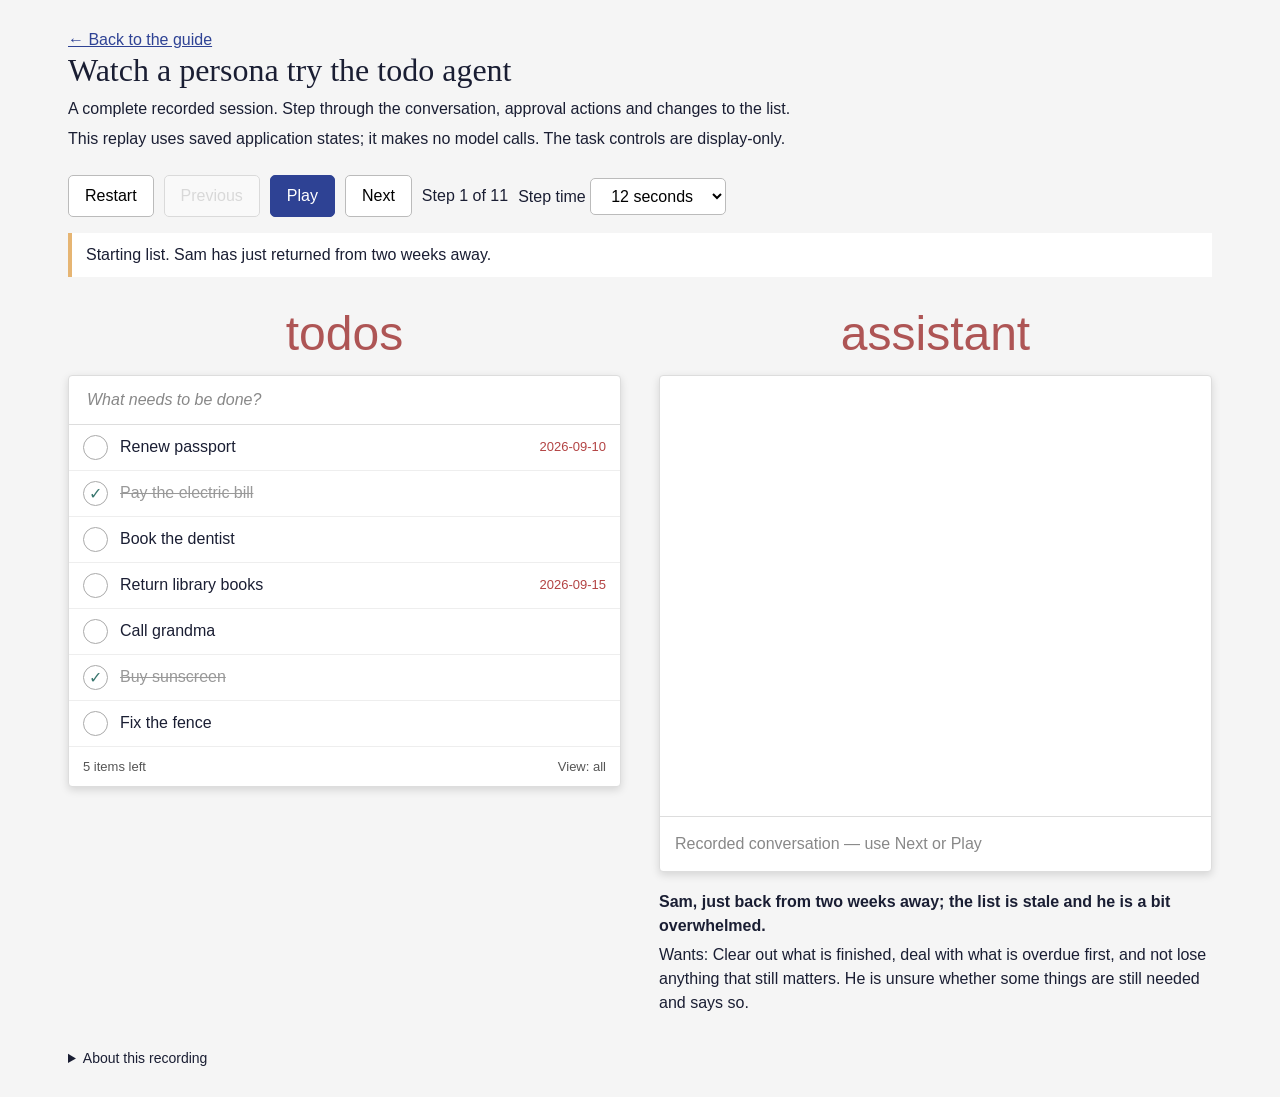
==== docs/demos/persona-replay.html @ 0b93d048 "Add full recorded persona playback for no-key exploration" ====
<!doctype html>
<html lang="en"><head><meta charset="utf-8"><meta name="viewport" content="width=device-width, initial-scale=1"><title>Watch a persona try the todo agent</title>
<style>
*{box-sizing:border-box}body{margin:0;background:#f5f5f5;color:#1a1e33;font:16px/1.5 'Sofia Pro',Calibri,Arial,sans-serif}main{max-width:1200px;margin:auto;padding:28px}h1{font:32px 'Big Caslon','Times New Roman',serif;margin:0 0 8px}a{color:#2e4294}header p{margin:6px 0}nav{display:flex;gap:10px;align-items:center;flex-wrap:wrap;margin:24px 0 14px}button,select{font:inherit;padding:8px 16px;background:white;border:1px solid #bbb;border-radius:5px;cursor:pointer}button:disabled{opacity:.45;cursor:default}button:focus-visible,a:focus-visible,select:focus-visible{outline:3px solid #2e4294;outline-offset:3px}#play{background:#2e4294;color:white;border-color:#2e4294}.stage{display:grid;grid-template-columns:1fr 1fr;gap:38px}h2{font:48px/1.2 'Sofia Pro',Arial,sans-serif;font-weight:200;text-align:center;color:#ae5555;margin:12px 0}.panel{background:white;border:1px solid #ddd;box-shadow:0 3px 9px #0002;border-radius:4px}.entry{padding:12px 18px;color:#888;font-style:italic;border-bottom:1px solid #ddd}.todo{display:flex;align-items:center;gap:12px;padding:10px 14px;border-bottom:1px solid #eee}.circle{border:1px solid #aaa;width:25px;height:25px;border-radius:50%;flex-shrink:0;text-align:center;color:#39766e}.done .title{text-decoration:line-through;color:#999}.due{margin-left:auto;font-size:13px;white-space:nowrap;color:#b34343}.list-footer{padding:10px 14px;font-size:13px;display:flex;justify-content:space-between;color:#555}.filter{padding:8px 14px;background:#fff8df}#approvals{margin-top:16px}.approval{background:white;border:1px solid #ddd;padding:12px;margin:8px 0;display:flex;gap:12px;align-items:center;font-size:14px}.approval p{flex:1;margin:0}.approval button{font-size:13px;padding:6px 10px}.approval .approve{background:#ac4848;color:white;border:0}.approval .selected{outline:4px solid #e6b573;opacity:1}.chat{height:440px;overflow:auto;padding:18px}.message{padding:12px;margin-bottom:12px;border-radius:6px;white-space:pre-wrap;overflow-wrap:anywhere}.message strong{display:block;margin-bottom:4px}.sam{background:#f0f1f7}.assistant{background:#faf7f2}.person-action{background:#edf5f2;font-size:14px}.composer{border-top:1px solid #ddd;padding:15px;color:#888}#event{padding:10px 14px;border-left:4px solid #e6b573;background:white;min-height:44px}#persona{margin-top:18px}#persona p{margin:5px 0}details{margin-top:28px;font-size:14px}pre{white-space:pre-wrap}#ending{background:#edf5f2;padding:12px;margin-top:14px} [hidden]{display:none!important}@media(max-width:760px){main{padding:16px}.stage{grid-template-columns:1fr;gap:16px}.chat{height:360px}h2{font-size:36px}.approval{flex-wrap:wrap}}
</style></head><body><main>
<header><a href="../index.html#introduction">← Back to the guide</a><h1>Watch a persona try the todo agent</h1><p>A complete recorded session. Step through the conversation, approval actions and changes to the list.</p><p>This replay uses saved application states; it makes no model calls. The task controls are display-only.</p></header>
<nav aria-label="Playback"><button id="restart">Restart</button><button id="previous">Previous</button><button id="play">Play</button><button id="next">Next</button><span id="position"></span><label>Step time <select id="speed"><option value="7000">7 seconds</option><option value="12000" selected>12 seconds</option><option value="20000">20 seconds</option></select></label></nav>
<p id="event" role="status" aria-live="polite">Loading recording…</p>
<div class="stage"><section aria-label="Recorded todo list"><h2>todos</h2><div class="panel"><div class="entry">What needs to be done?</div><div id="filter" class="filter" hidden></div><div id="todos"></div><div class="list-footer"><span id="count"></span><span id="view"></span></div></div><div id="approvals"></div></section>
<section aria-label="Recorded conversation"><h2>assistant</h2><div class="panel"><div class="chat" id="chat"></div><div class="composer">Recorded conversation — use Next or Play</div></div><div id="persona"></div><div id="ending" hidden></div></section></div>
<details><summary>About this recording</summary><p id="provenance"></p><p>Both the persona and assistant were model-driven. The persona chose its next message from what happened in the application. This viewer reconstructs the saved states rather than replaying a screen recording. Replies are preserved, including awkward or repeated wording. Sam’s satisfaction is not an independent evaluation score.</p><p>Deletion approval is a teaching example of a consequential action the application cannot undo.</p><a href="sam-recording.json">Download the recording</a></details>
</main><script type="module" src="persona-replay.js"></script></body></html>
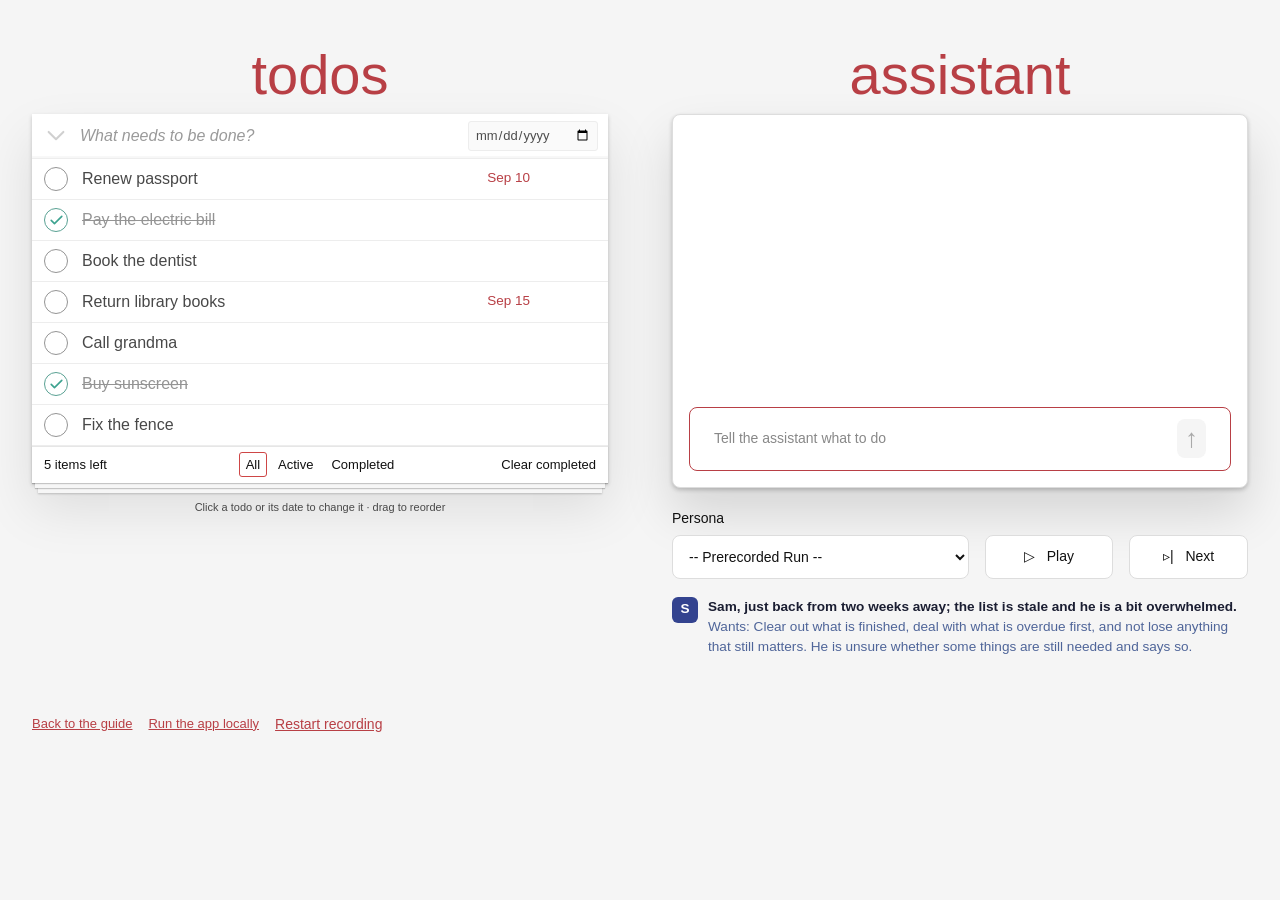
==== commit 22d8eafc: "Reuse app controls and layout in browser persona replay" ====
--- a/docs/demos/persona-replay.html
+++ b/docs/demos/persona-replay.html
@@ -1,12 +1,12 @@
 <!doctype html>
-<html lang="en"><head><meta charset="utf-8"><meta name="viewport" content="width=device-width, initial-scale=1"><title>Watch a persona try the todo agent</title>
+<html lang="en"><head><meta charset="utf-8"><meta name="viewport" content="width=device-width, initial-scale=1"><title>Todos</title>
 <style>
-*{box-sizing:border-box}body{margin:0;background:#f5f5f5;color:#1a1e33;font:16px/1.5 'Sofia Pro',Calibri,Arial,sans-serif}main{max-width:1200px;margin:auto;padding:28px}h1{font:32px 'Big Caslon','Times New Roman',serif;margin:0 0 8px}a{color:#2e4294}header p{margin:6px 0}nav{display:flex;gap:10px;align-items:center;flex-wrap:wrap;margin:24px 0 14px}button,select{font:inherit;padding:8px 16px;background:white;border:1px solid #bbb;border-radius:5px;cursor:pointer}button:disabled{opacity:.45;cursor:default}button:focus-visible,a:focus-visible,select:focus-visible{outline:3px solid #2e4294;outline-offset:3px}#play{background:#2e4294;color:white;border-color:#2e4294}.stage{display:grid;grid-template-columns:1fr 1fr;gap:38px}h2{font:48px/1.2 'Sofia Pro',Arial,sans-serif;font-weight:200;text-align:center;color:#ae5555;margin:12px 0}.panel{background:white;border:1px solid #ddd;box-shadow:0 3px 9px #0002;border-radius:4px}.entry{padding:12px 18px;color:#888;font-style:italic;border-bottom:1px solid #ddd}.todo{display:flex;align-items:center;gap:12px;padding:10px 14px;border-bottom:1px solid #eee}.circle{border:1px solid #aaa;width:25px;height:25px;border-radius:50%;flex-shrink:0;text-align:center;color:#39766e}.done .title{text-decoration:line-through;color:#999}.due{margin-left:auto;font-size:13px;white-space:nowrap;color:#b34343}.list-footer{padding:10px 14px;font-size:13px;display:flex;justify-content:space-between;color:#555}.filter{padding:8px 14px;background:#fff8df}#approvals{margin-top:16px}.approval{background:white;border:1px solid #ddd;padding:12px;margin:8px 0;display:flex;gap:12px;align-items:center;font-size:14px}.approval p{flex:1;margin:0}.approval button{font-size:13px;padding:6px 10px}.approval .approve{background:#ac4848;color:white;border:0}.approval .selected{outline:4px solid #e6b573;opacity:1}.chat{height:440px;overflow:auto;padding:18px}.message{padding:12px;margin-bottom:12px;border-radius:6px;white-space:pre-wrap;overflow-wrap:anywhere}.message strong{display:block;margin-bottom:4px}.sam{background:#f0f1f7}.assistant{background:#faf7f2}.person-action{background:#edf5f2;font-size:14px}.composer{border-top:1px solid #ddd;padding:15px;color:#888}#event{padding:10px 14px;border-left:4px solid #e6b573;background:white;min-height:44px}#persona{margin-top:18px}#persona p{margin:5px 0}details{margin-top:28px;font-size:14px}pre{white-space:pre-wrap}#ending{background:#edf5f2;padding:12px;margin-top:14px} [hidden]{display:none!important}@media(max-width:760px){main{padding:16px}.stage{grid-template-columns:1fr;gap:16px}.chat{height:360px}h2{font-size:36px}.approval{flex-wrap:wrap}}
+*{box-sizing:border-box}body{margin:0;background:#f5f5f5;color:#111;font:16px/1.5 "Source Sans 3","Source Sans Pro",Arial,sans-serif}main{max-width:1300px;margin:auto;padding:44px 32px}a{color:#b83f45}.stage{display:grid;grid-template-columns:1fr 1fr;gap:64px}h1{margin:0 0 8px;text-align:center;font:200 56px/1.1 "Helvetica Neue",Helvetica,Arial,sans-serif;color:#b83f45}.panel{padding:16px;background:#fff;border:1px solid #ddd;border-radius:8px;box-shadow:0 2px 4px #0003,0 25px 50px #0002}.chat{height:260px;overflow:auto;scrollbar-width:thin}.message{display:flex;gap:10px;padding:6px 10px;margin-bottom:16px;font-size:14.4px;line-height:1.45}.message.sam{background:#f7f7f9;border-radius:8px}.message p{margin:0 0 14px}.message p:last-child{margin:0}.avatar{width:26px;height:26px;flex-shrink:0;display:grid;place-items:center;border-radius:6px;background:#33438f;color:white;font-weight:600}.assistant .avatar{background:#ffad33}.message-text{white-space:pre-wrap;min-width:0;overflow-wrap:anywhere}.composer{height:64px;margin-top:16px;padding:16px 24px;border:1px solid #b83f45;border-radius:8px;color:#888;font-size:14px;display:flex;align-items:center;justify-content:space-between}.send{background:#f5f5f5;border-radius:8px;padding:0 8px;color:#aaa;font-size:26px}.controls{display:grid;grid-template-columns:3fr 1.3fr 1.2fr;gap:16px;align-items:end;margin-top:20px}.controls label{display:block;font-size:14px;margin-bottom:6px}button,select{font:inherit;font-size:14px;color:#111;border:1px solid #ddd;background:#fff;border-radius:8px;height:44px;padding:0 12px;width:100%;cursor:pointer}button:hover{border-color:#b83f45;color:#b83f45}button:focus-visible,select:focus-visible,a:focus-visible{outline:2px solid #b83f45;outline-offset:2px}button:disabled{opacity:.5;cursor:default}.persona-card{display:flex;gap:10px;margin-top:18px;font-size:13.6px;line-height:1.5;color:#4f6599}.persona-card b{color:#1b1e32}.links{display:flex;gap:16px;margin-top:28px;font-size:13px}.links button{width:auto;height:auto;border:0;padding:0;background:none;color:#b83f45;text-decoration:underline}#event{font-size:13px;color:#666;margin:8px 0 0;min-height:20px}#error{color:#b83f45} [hidden]{display:none!important}@media(max-width:760px){main{padding:24px 16px}.stage{grid-template-columns:1fr;gap:32px}}
 </style></head><body><main>
-<header><a href="../index.html#introduction">← Back to the guide</a><h1>Watch a persona try the todo agent</h1><p>A complete recorded session. Step through the conversation, approval actions and changes to the list.</p><p>This replay uses saved application states; it makes no model calls. The task controls are display-only.</p></header>
-<nav aria-label="Playback"><button id="restart">Restart</button><button id="previous">Previous</button><button id="play">Play</button><button id="next">Next</button><span id="position"></span><label>Step time <select id="speed"><option value="7000">7 seconds</option><option value="12000" selected>12 seconds</option><option value="20000">20 seconds</option></select></label></nav>
-<p id="event" role="status" aria-live="polite">Loading recording…</p>
-<div class="stage"><section aria-label="Recorded todo list"><h2>todos</h2><div class="panel"><div class="entry">What needs to be done?</div><div id="filter" class="filter" hidden></div><div id="todos"></div><div class="list-footer"><span id="count"></span><span id="view"></span></div></div><div id="approvals"></div></section>
-<section aria-label="Recorded conversation"><h2>assistant</h2><div class="panel"><div class="chat" id="chat"></div><div class="composer">Recorded conversation — use Next or Play</div></div><div id="persona"></div><div id="ending" hidden></div></section></div>
-<details><summary>About this recording</summary><p id="provenance"></p><p>Both the persona and assistant were model-driven. The persona chose its next message from what happened in the application. This viewer reconstructs the saved states rather than replaying a screen recording. Replies are preserved, including awkward or repeated wording. Sam’s satisfaction is not an independent evaluation score.</p><p>Deletion approval is a teaching example of a consequential action the application cannot undo.</p><a href="sam-recording.json">Download the recording</a></details>
-</main><script type="module" src="persona-replay.js"></script></body></html>
+<div class="stage"><section id="todo-host" aria-label="Recorded todo list"></section>
+<section aria-label="Recorded conversation"><h1>assistant</h1><div class="panel"><div class="chat" id="chat"><small>Ask it to add, date, finish or reorder todos.</small></div><div class="composer" aria-disabled="true"><span>Tell the assistant what to do</span><span class="send" aria-hidden="true">↑</span></div></div>
+<div class="controls"><div><label for="persona-picker">Persona</label><select id="persona-picker"><option>-- Prerecorded Run --</option></select></div><button id="play">▷ &nbsp; Play</button><button id="next">▹| &nbsp; Next</button></div>
+<div class="persona-card"><span class="avatar">S</span><div id="persona"></div></div><p id="event" role="status" aria-live="polite"></p><p id="error" role="alert" hidden></p>
+</section></div>
+<div class="links"><a href="../index.html#introduction">Back to the guide</a><a href="../guide/start.html">Run the app locally</a><button id="restart">Restart recording</button></div>
+</main><script type="module" src="persona-replay.js"></script></body></html>
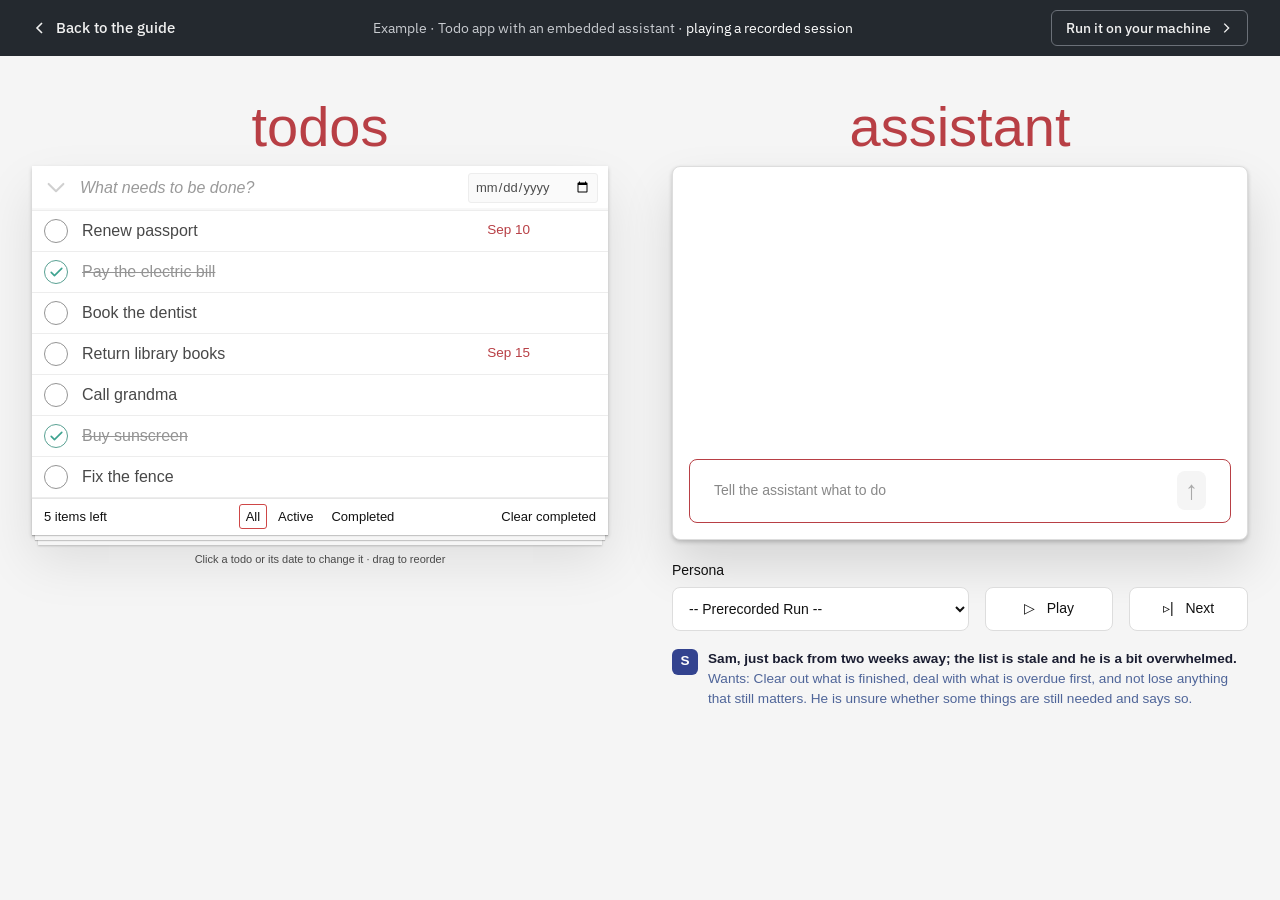
==== commit 14d85094: "Separate hosted demo navigation into guide bar" ====
--- a/docs/demos/persona-replay.html
+++ b/docs/demos/persona-replay.html
@@ -2,11 +2,20 @@
 <html lang="en"><head><meta charset="utf-8"><meta name="viewport" content="width=device-width, initial-scale=1"><title>Todos</title>
 <style>
 *{box-sizing:border-box}body{margin:0;background:#f5f5f5;color:#111;font:16px/1.5 "Source Sans 3","Source Sans Pro",Arial,sans-serif}main{max-width:1300px;margin:auto;padding:44px 32px}a{color:#b83f45}.stage{display:grid;grid-template-columns:1fr 1fr;gap:64px}h1{margin:0 0 8px;text-align:center;font:200 56px/1.1 "Helvetica Neue",Helvetica,Arial,sans-serif;color:#b83f45}.panel{padding:16px;background:#fff;border:1px solid #ddd;border-radius:8px;box-shadow:0 2px 4px #0003,0 25px 50px #0002}.chat{height:260px;overflow:auto;scrollbar-width:thin}.message{display:flex;gap:10px;padding:6px 10px;margin-bottom:16px;font-size:14.4px;line-height:1.45}.message.sam{background:#f7f7f9;border-radius:8px}.message p{margin:0 0 14px}.message p:last-child{margin:0}.avatar{width:26px;height:26px;flex-shrink:0;display:grid;place-items:center;border-radius:6px;background:#33438f;color:white;font-weight:600}.assistant .avatar{background:#ffad33}.message-text{white-space:pre-wrap;min-width:0;overflow-wrap:anywhere}.composer{height:64px;margin-top:16px;padding:16px 24px;border:1px solid #b83f45;border-radius:8px;color:#888;font-size:14px;display:flex;align-items:center;justify-content:space-between}.send{background:#f5f5f5;border-radius:8px;padding:0 8px;color:#aaa;font-size:26px}.controls{display:grid;grid-template-columns:3fr 1.3fr 1.2fr;gap:16px;align-items:end;margin-top:20px}.controls label{display:block;font-size:14px;margin-bottom:6px}button,select{font:inherit;font-size:14px;color:#111;border:1px solid #ddd;background:#fff;border-radius:8px;height:44px;padding:0 12px;width:100%;cursor:pointer}button:hover{border-color:#b83f45;color:#b83f45}button:focus-visible,select:focus-visible,a:focus-visible{outline:2px solid #b83f45;outline-offset:2px}button:disabled{opacity:.5;cursor:default}.persona-card{display:flex;gap:10px;margin-top:18px;font-size:13.6px;line-height:1.5;color:#4f6599}.persona-card b{color:#1b1e32}.links{display:flex;gap:16px;margin-top:28px;font-size:13px}.links button{width:auto;height:auto;border:0;padding:0;background:none;color:#b83f45;text-decoration:underline}#event{font-size:13px;color:#666;margin:8px 0 0;min-height:20px}#error{color:#b83f45} [hidden]{display:none!important}@media(max-width:760px){main{padding:24px 16px}.stage{grid-template-columns:1fr;gap:32px}}
-</style></head><body><main>
+
+.guide-bar{--guide-bg:#24292f;--guide-text:#f0f0f0;--guide-text-hover:#ffffff;--guide-muted:#c9ccd1;--guide-emphasis:#ffffff;--guide-border:#6b7078;--guide-border-hover:#9aa0a8;--guide-focus:#8ab4ff;--guide-font:'IBM Plex Sans',system-ui,sans-serif;--guide-h:56px;--guide-pad-x:32px;display:flex;align-items:center;justify-content:space-between;gap:16px;height:var(--guide-h);padding:0 var(--guide-pad-x);background:var(--guide-bg);font-family:var(--guide-font)}
+.guide-bar a{display:inline-flex;align-items:center;gap:8px;color:var(--guide-text);text-decoration:none;white-space:nowrap;font-size:15px;font-weight:500;min-height:44px}.guide-bar a:hover{color:var(--guide-text-hover)}.guide-bar p{margin:0;color:var(--guide-muted);font-size:14px;white-space:nowrap}.guide-bar p span{color:var(--guide-emphasis)}.guide-bar .guide-run{min-height:36px;padding:0 14px;border:1px solid var(--guide-border);border-radius:6px;font-size:14px}.guide-bar .guide-run:hover{border-color:var(--guide-border-hover);background:rgba(255,255,255,.08)}.guide-bar a:focus-visible{outline:2px solid var(--guide-focus);outline-offset:2px;border-radius:4px}.guide-bar .short{display:none}.guide-bar:not([hidden])+main{padding-top:40px}
+@media(max-width:1100px){.guide-bar .long-label{display:none}.guide-bar .short-label{display:block}}
+@media(max-width:759px){.guide-bar p,.guide-bar .short-label{display:none}.guide-bar .run-long{display:none}.guide-bar .run-short{display:inline}}
+@media(max-width:399px){.guide-bar{--guide-pad-x:16px;gap:8px}.guide-bar .back-long{display:none}.guide-bar .back-short{display:inline}}
+</style></head><body data-guide-mode="true"><nav class="guide-bar" aria-label="Guide" hidden>
+<div><a class="guide-back" href="../index.html#introduction"><svg width="16" height="16" viewBox="0 0 16 16" fill="none" stroke="currentColor" stroke-width="1.6" aria-hidden="true"><path d="m10 3-5 5 5 5"/></svg><span class="back-long">Back to the guide</span><span class="short back-short">Guide</span></a></div>
+<p class="long-label">Example · Todo app with an embedded assistant · <span>playing a recorded session</span></p><p class="short short-label">Recorded session</p>
+<div><a class="guide-run" href="../guide/start.html"><span class="run-long">Run it on your machine</span><span class="short run-short">Run locally</span><svg width="14" height="14" viewBox="0 0 16 16" fill="none" stroke="currentColor" stroke-width="1.6" aria-hidden="true"><path d="m6 3 5 5-5 5"/></svg></a></div></nav><main>
 <div class="stage"><section id="todo-host" aria-label="Recorded todo list"></section>
 <section aria-label="Recorded conversation"><h1>assistant</h1><div class="panel"><div class="chat" id="chat"><small>Ask it to add, date, finish or reorder todos.</small></div><div class="composer" aria-disabled="true"><span>Tell the assistant what to do</span><span class="send" aria-hidden="true">↑</span></div></div>
 <div class="controls"><div><label for="persona-picker">Persona</label><select id="persona-picker"><option>-- Prerecorded Run --</option></select></div><button id="play">▷ &nbsp; Play</button><button id="next">▹| &nbsp; Next</button></div>
 <div class="persona-card"><span class="avatar">S</span><div id="persona"></div></div><p id="event" role="status" aria-live="polite"></p><p id="error" role="alert" hidden></p>
 </section></div>
-<div class="links"><a href="../index.html#introduction">Back to the guide</a><a href="../guide/start.html">Run the app locally</a><button id="restart">Restart recording</button></div>
+
 </main><script type="module" src="persona-replay.js"></script></body></html>
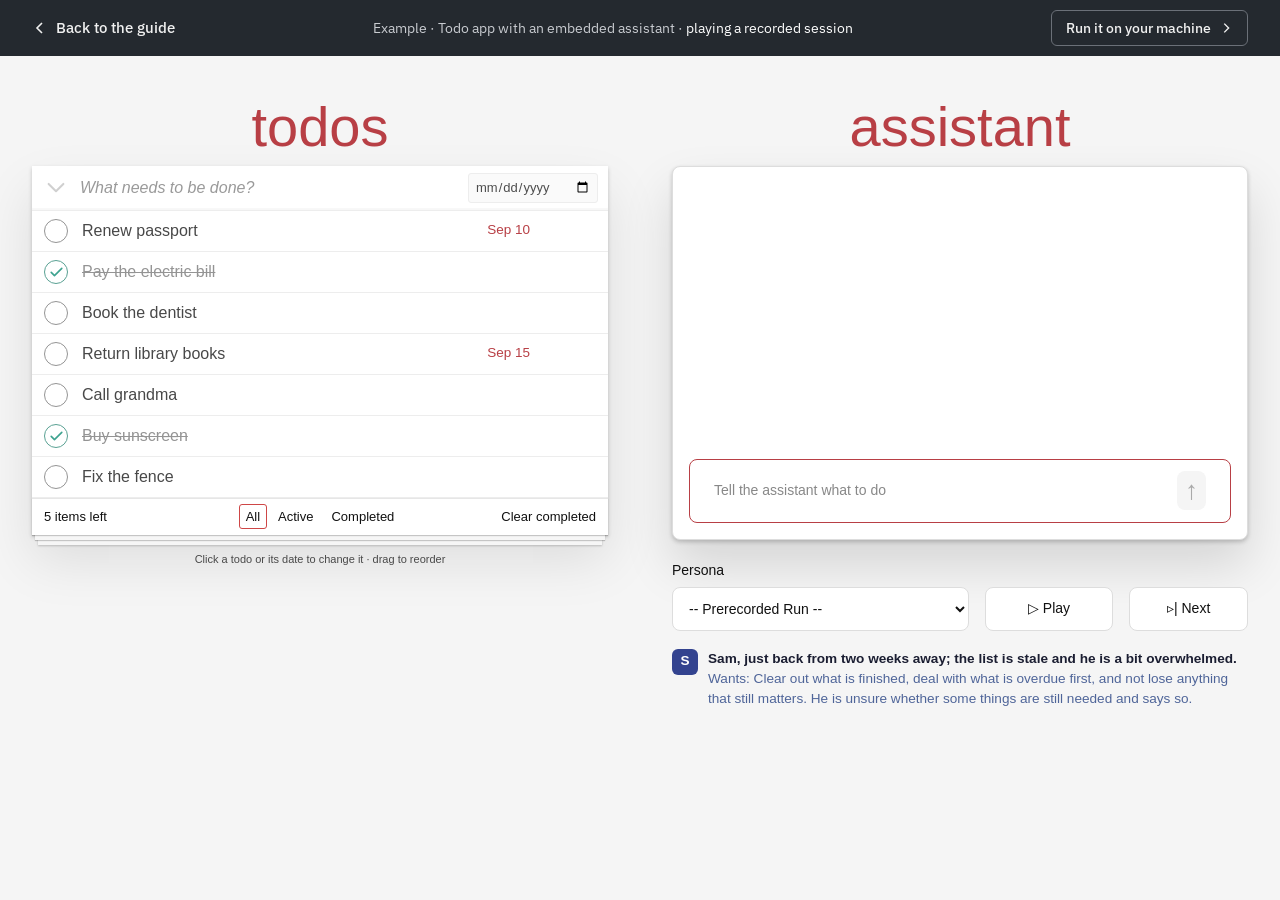
==== commit 77c4290f: "Keep restart on the playback control last used" ====
--- a/docs/demos/persona-replay.html
+++ b/docs/demos/persona-replay.html
@@ -1,7 +1,7 @@
 <!doctype html>
 <html lang="en"><head><meta charset="utf-8"><meta name="viewport" content="width=device-width, initial-scale=1"><title>Todos</title>
 <style>
-*{box-sizing:border-box}body{margin:0;background:#f5f5f5;color:#111;font:16px/1.5 "Source Sans 3","Source Sans Pro",Arial,sans-serif}main{max-width:1300px;margin:auto;padding:44px 32px}a{color:#b83f45}.stage{display:grid;grid-template-columns:1fr 1fr;gap:64px}h1{margin:0 0 8px;text-align:center;font:200 56px/1.1 "Helvetica Neue",Helvetica,Arial,sans-serif;color:#b83f45}.panel{padding:16px;background:#fff;border:1px solid #ddd;border-radius:8px;box-shadow:0 2px 4px #0003,0 25px 50px #0002}.chat{height:260px;overflow:auto;scrollbar-width:thin}.message{display:flex;gap:10px;padding:6px 10px;margin-bottom:16px;font-size:14.4px;line-height:1.45}.message.sam{background:#f7f7f9;border-radius:8px}.message p{margin:0 0 14px}.message p:last-child{margin:0}.avatar{width:26px;height:26px;flex-shrink:0;display:grid;place-items:center;border-radius:6px;background:#33438f;color:white;font-weight:600}.assistant .avatar{background:#ffad33}.message-text{white-space:pre-wrap;min-width:0;overflow-wrap:anywhere}.composer{height:64px;margin-top:16px;padding:16px 24px;border:1px solid #b83f45;border-radius:8px;color:#888;font-size:14px;display:flex;align-items:center;justify-content:space-between}.send{background:#f5f5f5;border-radius:8px;padding:0 8px;color:#aaa;font-size:26px}.controls{display:grid;grid-template-columns:3fr 1.3fr 1.2fr;gap:16px;align-items:end;margin-top:20px}.controls label{display:block;font-size:14px;margin-bottom:6px}button,select{font:inherit;font-size:14px;color:#111;border:1px solid #ddd;background:#fff;border-radius:8px;height:44px;padding:0 12px;width:100%;cursor:pointer}button:hover{border-color:#b83f45;color:#b83f45}button:focus-visible,select:focus-visible,a:focus-visible{outline:2px solid #b83f45;outline-offset:2px}button:disabled{opacity:.5;cursor:default}.persona-card{display:flex;gap:10px;margin-top:18px;font-size:13.6px;line-height:1.5;color:#4f6599}.persona-card b{color:#1b1e32}.links{display:flex;gap:16px;margin-top:28px;font-size:13px}.links button{width:auto;height:auto;border:0;padding:0;background:none;color:#b83f45;text-decoration:underline}#event{font-size:13px;color:#666;margin:8px 0 0;min-height:20px}#error{color:#b83f45} [hidden]{display:none!important}@media(max-width:760px){main{padding:24px 16px}.stage{grid-template-columns:1fr;gap:32px}}
+*{box-sizing:border-box}body{margin:0;background:#f5f5f5;color:#111;font:16px/1.5 "Source Sans 3","Source Sans Pro",Arial,sans-serif}main{max-width:1300px;margin:auto;padding:44px 32px}a{color:#b83f45}.stage{display:grid;grid-template-columns:1fr 1fr;gap:64px}h1{margin:0 0 8px;text-align:center;font:200 56px/1.1 "Helvetica Neue",Helvetica,Arial,sans-serif;color:#b83f45}.panel{padding:16px;background:#fff;border:1px solid #ddd;border-radius:8px;box-shadow:0 2px 4px #0003,0 25px 50px #0002}.chat{overflow-anchor:none;height:260px;overflow:auto;scrollbar-width:thin}.message{display:flex;gap:10px;padding:6px 10px;margin-bottom:16px;font-size:14.4px;line-height:1.45}.message.sam{background:#f7f7f9;border-radius:8px}.message p{margin:0 0 14px}.message p:last-child{margin:0}.avatar{width:26px;height:26px;flex-shrink:0;display:grid;place-items:center;border-radius:6px;background:#33438f;color:white;font-weight:600}.assistant .avatar{background:#ffad33}.message-text{white-space:pre-wrap;min-width:0;overflow-wrap:anywhere}.composer{height:64px;margin-top:16px;padding:16px 24px;border:1px solid #b83f45;border-radius:8px;color:#888;font-size:14px;display:flex;align-items:center;justify-content:space-between}.send{background:#f5f5f5;border-radius:8px;padding:0 8px;color:#aaa;font-size:26px}.controls{display:grid;grid-template-columns:3fr 1.3fr 1.2fr;gap:16px;align-items:end;margin-top:20px}.controls label{display:block;font-size:14px;margin-bottom:6px}button,select{font:inherit;font-size:14px;color:#111;border:1px solid #ddd;background:#fff;border-radius:8px;height:44px;padding:0 12px;width:100%;cursor:pointer}button:hover{border-color:#b83f45;color:#b83f45}button:focus-visible,select:focus-visible,a:focus-visible{outline:2px solid #b83f45;outline-offset:2px}button:disabled{opacity:.5;cursor:default}.persona-card{display:flex;gap:10px;margin-top:18px;font-size:13.6px;line-height:1.5;color:#4f6599}.persona-card b{color:#1b1e32}.links{display:flex;gap:16px;margin-top:28px;font-size:13px}.links button{width:auto;height:auto;border:0;padding:0;background:none;color:#b83f45;text-decoration:underline}#event{font-size:13px;color:#666;margin:8px 0 0;min-height:20px}#error{color:#b83f45} [hidden]{display:none!important}@media(max-width:760px){main{padding:24px 16px}.stage{grid-template-columns:1fr;gap:32px}}
 
 .guide-bar{--guide-bg:#24292f;--guide-text:#f0f0f0;--guide-text-hover:#ffffff;--guide-muted:#c9ccd1;--guide-emphasis:#ffffff;--guide-border:#6b7078;--guide-border-hover:#9aa0a8;--guide-focus:#8ab4ff;--guide-font:'IBM Plex Sans',system-ui,sans-serif;--guide-h:56px;--guide-pad-x:32px;display:flex;align-items:center;justify-content:space-between;gap:16px;height:var(--guide-h);padding:0 var(--guide-pad-x);background:var(--guide-bg);font-family:var(--guide-font)}
 .guide-bar a{display:inline-flex;align-items:center;gap:8px;color:var(--guide-text);text-decoration:none;white-space:nowrap;font-size:15px;font-weight:500;min-height:44px}.guide-bar a:hover{color:var(--guide-text-hover)}.guide-bar p{margin:0;color:var(--guide-muted);font-size:14px;white-space:nowrap}.guide-bar p span{color:var(--guide-emphasis)}.guide-bar .guide-run{min-height:36px;padding:0 14px;border:1px solid var(--guide-border);border-radius:6px;font-size:14px}.guide-bar .guide-run:hover{border-color:var(--guide-border-hover);background:rgba(255,255,255,.08)}.guide-bar a:focus-visible{outline:2px solid var(--guide-focus);outline-offset:2px;border-radius:4px}.guide-bar .short{display:none}.guide-bar:not([hidden])+main{padding-top:40px}
@@ -18,4 +18,4 @@
 <div class="persona-card"><span class="avatar">S</span><div id="persona"></div></div><p id="event" role="status" aria-live="polite"></p><p id="error" role="alert" hidden></p>
 </section></div>
 
-</main><script type="module" src="persona-replay.js"></script></body></html>+</main><script type="module" src="persona-replay.js?v=20261017-controls"></script></body></html>
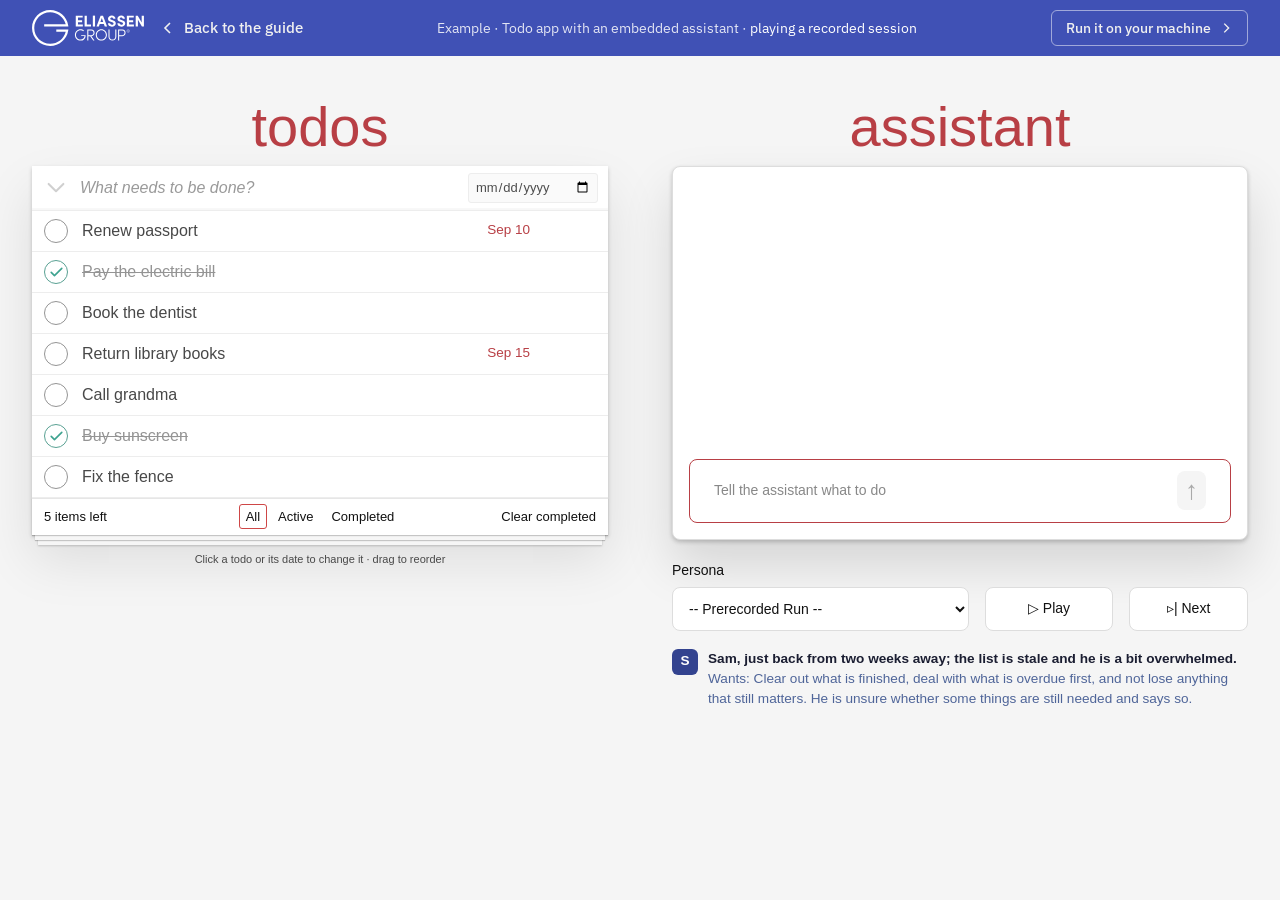
==== commit 1b4c03a1: "Restore guide reading position and match demo bar branding" ====
--- a/docs/demos/persona-replay.html
+++ b/docs/demos/persona-replay.html
@@ -3,13 +3,14 @@
 <style>
 *{box-sizing:border-box}body{margin:0;background:#f5f5f5;color:#111;font:16px/1.5 "Source Sans 3","Source Sans Pro",Arial,sans-serif}main{max-width:1300px;margin:auto;padding:44px 32px}a{color:#b83f45}.stage{display:grid;grid-template-columns:1fr 1fr;gap:64px}h1{margin:0 0 8px;text-align:center;font:200 56px/1.1 "Helvetica Neue",Helvetica,Arial,sans-serif;color:#b83f45}.panel{padding:16px;background:#fff;border:1px solid #ddd;border-radius:8px;box-shadow:0 2px 4px #0003,0 25px 50px #0002}.chat{overflow-anchor:none;height:260px;overflow:auto;scrollbar-width:thin}.message{display:flex;gap:10px;padding:6px 10px;margin-bottom:16px;font-size:14.4px;line-height:1.45}.message.sam{background:#f7f7f9;border-radius:8px}.message p{margin:0 0 14px}.message p:last-child{margin:0}.avatar{width:26px;height:26px;flex-shrink:0;display:grid;place-items:center;border-radius:6px;background:#33438f;color:white;font-weight:600}.assistant .avatar{background:#ffad33}.message-text{white-space:pre-wrap;min-width:0;overflow-wrap:anywhere}.composer{height:64px;margin-top:16px;padding:16px 24px;border:1px solid #b83f45;border-radius:8px;color:#888;font-size:14px;display:flex;align-items:center;justify-content:space-between}.send{background:#f5f5f5;border-radius:8px;padding:0 8px;color:#aaa;font-size:26px}.controls{display:grid;grid-template-columns:3fr 1.3fr 1.2fr;gap:16px;align-items:end;margin-top:20px}.controls label{display:block;font-size:14px;margin-bottom:6px}button,select{font:inherit;font-size:14px;color:#111;border:1px solid #ddd;background:#fff;border-radius:8px;height:44px;padding:0 12px;width:100%;cursor:pointer}button:hover{border-color:#b83f45;color:#b83f45}button:focus-visible,select:focus-visible,a:focus-visible{outline:2px solid #b83f45;outline-offset:2px}button:disabled{opacity:.5;cursor:default}.persona-card{display:flex;gap:10px;margin-top:18px;font-size:13.6px;line-height:1.5;color:#4f6599}.persona-card b{color:#1b1e32}.links{display:flex;gap:16px;margin-top:28px;font-size:13px}.links button{width:auto;height:auto;border:0;padding:0;background:none;color:#b83f45;text-decoration:underline}#event{font-size:13px;color:#666;margin:8px 0 0;min-height:20px}#error{color:#b83f45} [hidden]{display:none!important}@media(max-width:760px){main{padding:24px 16px}.stage{grid-template-columns:1fr;gap:32px}}
 
-.guide-bar{--guide-bg:#24292f;--guide-text:#f0f0f0;--guide-text-hover:#ffffff;--guide-muted:#c9ccd1;--guide-emphasis:#ffffff;--guide-border:#6b7078;--guide-border-hover:#9aa0a8;--guide-focus:#8ab4ff;--guide-font:'IBM Plex Sans',system-ui,sans-serif;--guide-h:56px;--guide-pad-x:32px;display:flex;align-items:center;justify-content:space-between;gap:16px;height:var(--guide-h);padding:0 var(--guide-pad-x);background:var(--guide-bg);font-family:var(--guide-font)}
+.guide-bar{--guide-bg:#4051b5;--guide-text:#f0f0f0;--guide-text-hover:#ffffff;--guide-muted:#ffffffd9;--guide-emphasis:#ffffff;--guide-border:#ffffff80;--guide-border-hover:#ffffff;--guide-focus:#e6b573;--guide-font:'IBM Plex Sans',system-ui,sans-serif;--guide-h:56px;--guide-pad-x:32px;display:flex;align-items:center;justify-content:space-between;gap:16px;height:var(--guide-h);padding:0 var(--guide-pad-x);background:var(--guide-bg);font-family:var(--guide-font)}
 .guide-bar a{display:inline-flex;align-items:center;gap:8px;color:var(--guide-text);text-decoration:none;white-space:nowrap;font-size:15px;font-weight:500;min-height:44px}.guide-bar a:hover{color:var(--guide-text-hover)}.guide-bar p{margin:0;color:var(--guide-muted);font-size:14px;white-space:nowrap}.guide-bar p span{color:var(--guide-emphasis)}.guide-bar .guide-run{min-height:36px;padding:0 14px;border:1px solid var(--guide-border);border-radius:6px;font-size:14px}.guide-bar .guide-run:hover{border-color:var(--guide-border-hover);background:rgba(255,255,255,.08)}.guide-bar a:focus-visible{outline:2px solid var(--guide-focus);outline-offset:2px;border-radius:4px}.guide-bar .short{display:none}.guide-bar:not([hidden])+main{padding-top:40px}
-@media(max-width:1100px){.guide-bar .long-label{display:none}.guide-bar .short-label{display:block}}
-@media(max-width:759px){.guide-bar p,.guide-bar .short-label{display:none}.guide-bar .run-long{display:none}.guide-bar .run-short{display:inline}}
-@media(max-width:399px){.guide-bar{--guide-pad-x:16px;gap:8px}.guide-bar .back-long{display:none}.guide-bar .back-short{display:inline}}
+.guide-left{display:flex;align-items:center;gap:16px}.guide-logo{width:112px;height:auto;flex-shrink:0}
+@media(max-width:1250px){.guide-bar .long-label{display:none}.guide-bar .short-label{display:block}}
+@media(max-width:759px){.guide-bar{--guide-pad-x:16px;gap:8px}.guide-logo{width:80px}.guide-left{gap:8px}.guide-bar .back-long{display:none}.guide-bar .back-short{display:inline}.guide-bar p,.guide-bar .short-label{display:none}.guide-bar .run-long{display:none}.guide-bar .run-short{display:inline}}
+@media(max-width:399px){.guide-bar{--guide-pad-x:16px;gap:8px}.guide-logo{width:80px}.guide-left{gap:8px}.guide-bar .back-long{display:none}.guide-bar .back-short{display:inline}}
 </style></head><body data-guide-mode="true"><nav class="guide-bar" aria-label="Guide" hidden>
-<div><a class="guide-back" href="../index.html#introduction"><svg width="16" height="16" viewBox="0 0 16 16" fill="none" stroke="currentColor" stroke-width="1.6" aria-hidden="true"><path d="m10 3-5 5 5 5"/></svg><span class="back-long">Back to the guide</span><span class="short back-short">Guide</span></a></div>
+<div class="guide-left"><img class="guide-logo" src="../images/eliassen-primary-white.svg" alt="Eliassen Group"><a class="guide-back" href="../index.html#introduction"><svg width="16" height="16" viewBox="0 0 16 16" fill="none" stroke="currentColor" stroke-width="1.6" aria-hidden="true"><path d="m10 3-5 5 5 5"/></svg><span class="back-long">Back to the guide</span><span class="short back-short">Guide</span></a></div>
 <p class="long-label">Example · Todo app with an embedded assistant · <span>playing a recorded session</span></p><p class="short short-label">Recorded session</p>
 <div><a class="guide-run" href="../guide/start.html"><span class="run-long">Run it on your machine</span><span class="short run-short">Run locally</span><svg width="14" height="14" viewBox="0 0 16 16" fill="none" stroke="currentColor" stroke-width="1.6" aria-hidden="true"><path d="m6 3 5 5-5 5"/></svg></a></div></nav><main>
 <div class="stage"><section id="todo-host" aria-label="Recorded todo list"></section>
@@ -18,4 +19,4 @@
 <div class="persona-card"><span class="avatar">S</span><div id="persona"></div></div><p id="event" role="status" aria-live="polite"></p><p id="error" role="alert" hidden></p>
 </section></div>
 
-</main><script type="module" src="persona-replay.js?v=20261017-controls"></script></body></html>+</main><script type="module" src="persona-replay.js?v=20261017-controls"></script><script src="../javascripts/demo-return.js?v=1"></script></body></html>
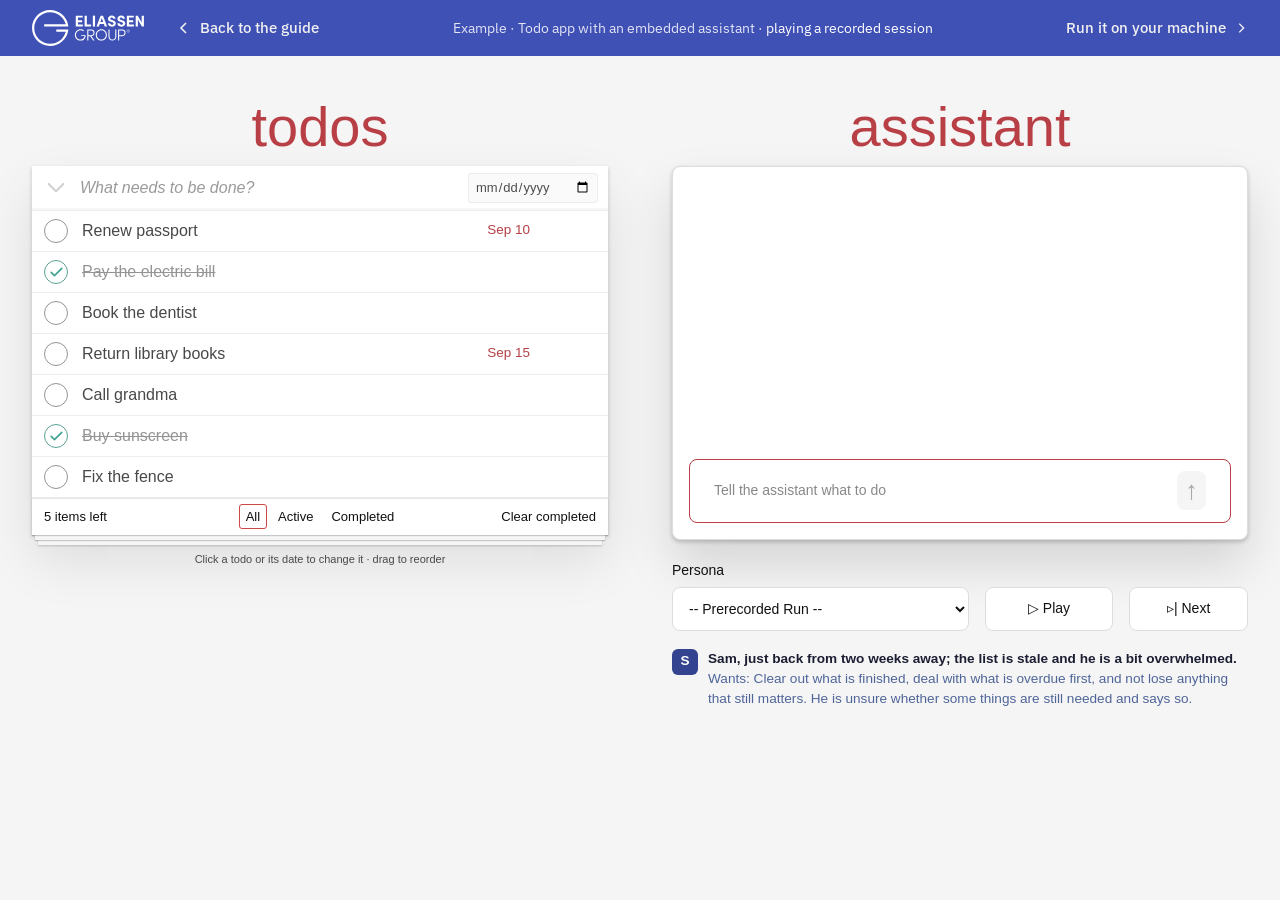
==== commit 991fe059: "Give guide logo more space and use consistent navigation links" ====
--- a/docs/demos/persona-replay.html
+++ b/docs/demos/persona-replay.html
@@ -4,11 +4,11 @@
 *{box-sizing:border-box}body{margin:0;background:#f5f5f5;color:#111;font:16px/1.5 "Source Sans 3","Source Sans Pro",Arial,sans-serif}main{max-width:1300px;margin:auto;padding:44px 32px}a{color:#b83f45}.stage{display:grid;grid-template-columns:1fr 1fr;gap:64px}h1{margin:0 0 8px;text-align:center;font:200 56px/1.1 "Helvetica Neue",Helvetica,Arial,sans-serif;color:#b83f45}.panel{padding:16px;background:#fff;border:1px solid #ddd;border-radius:8px;box-shadow:0 2px 4px #0003,0 25px 50px #0002}.chat{overflow-anchor:none;height:260px;overflow:auto;scrollbar-width:thin}.message{display:flex;gap:10px;padding:6px 10px;margin-bottom:16px;font-size:14.4px;line-height:1.45}.message.sam{background:#f7f7f9;border-radius:8px}.message p{margin:0 0 14px}.message p:last-child{margin:0}.avatar{width:26px;height:26px;flex-shrink:0;display:grid;place-items:center;border-radius:6px;background:#33438f;color:white;font-weight:600}.assistant .avatar{background:#ffad33}.message-text{white-space:pre-wrap;min-width:0;overflow-wrap:anywhere}.composer{height:64px;margin-top:16px;padding:16px 24px;border:1px solid #b83f45;border-radius:8px;color:#888;font-size:14px;display:flex;align-items:center;justify-content:space-between}.send{background:#f5f5f5;border-radius:8px;padding:0 8px;color:#aaa;font-size:26px}.controls{display:grid;grid-template-columns:3fr 1.3fr 1.2fr;gap:16px;align-items:end;margin-top:20px}.controls label{display:block;font-size:14px;margin-bottom:6px}button,select{font:inherit;font-size:14px;color:#111;border:1px solid #ddd;background:#fff;border-radius:8px;height:44px;padding:0 12px;width:100%;cursor:pointer}button:hover{border-color:#b83f45;color:#b83f45}button:focus-visible,select:focus-visible,a:focus-visible{outline:2px solid #b83f45;outline-offset:2px}button:disabled{opacity:.5;cursor:default}.persona-card{display:flex;gap:10px;margin-top:18px;font-size:13.6px;line-height:1.5;color:#4f6599}.persona-card b{color:#1b1e32}.links{display:flex;gap:16px;margin-top:28px;font-size:13px}.links button{width:auto;height:auto;border:0;padding:0;background:none;color:#b83f45;text-decoration:underline}#event{font-size:13px;color:#666;margin:8px 0 0;min-height:20px}#error{color:#b83f45} [hidden]{display:none!important}@media(max-width:760px){main{padding:24px 16px}.stage{grid-template-columns:1fr;gap:32px}}
 
 .guide-bar{--guide-bg:#4051b5;--guide-text:#f0f0f0;--guide-text-hover:#ffffff;--guide-muted:#ffffffd9;--guide-emphasis:#ffffff;--guide-border:#ffffff80;--guide-border-hover:#ffffff;--guide-focus:#e6b573;--guide-font:'IBM Plex Sans',system-ui,sans-serif;--guide-h:56px;--guide-pad-x:32px;display:flex;align-items:center;justify-content:space-between;gap:16px;height:var(--guide-h);padding:0 var(--guide-pad-x);background:var(--guide-bg);font-family:var(--guide-font)}
-.guide-bar a{display:inline-flex;align-items:center;gap:8px;color:var(--guide-text);text-decoration:none;white-space:nowrap;font-size:15px;font-weight:500;min-height:44px}.guide-bar a:hover{color:var(--guide-text-hover)}.guide-bar p{margin:0;color:var(--guide-muted);font-size:14px;white-space:nowrap}.guide-bar p span{color:var(--guide-emphasis)}.guide-bar .guide-run{min-height:36px;padding:0 14px;border:1px solid var(--guide-border);border-radius:6px;font-size:14px}.guide-bar .guide-run:hover{border-color:var(--guide-border-hover);background:rgba(255,255,255,.08)}.guide-bar a:focus-visible{outline:2px solid var(--guide-focus);outline-offset:2px;border-radius:4px}.guide-bar .short{display:none}.guide-bar:not([hidden])+main{padding-top:40px}
-.guide-left{display:flex;align-items:center;gap:16px}.guide-logo{width:112px;height:auto;flex-shrink:0}
+.guide-bar a{display:inline-flex;align-items:center;gap:8px;color:var(--guide-text);text-decoration:none;white-space:nowrap;font-size:15px;font-weight:500;min-height:44px}.guide-bar a:hover{color:var(--guide-text-hover)}.guide-bar p{margin:0;color:var(--guide-muted);font-size:14px;white-space:nowrap}.guide-bar p span{color:var(--guide-emphasis)}.guide-bar .guide-run{min-height:44px;padding:0;font-size:15px}.guide-bar .guide-run:hover{color:var(--guide-text-hover)}.guide-bar a:focus-visible{outline:2px solid var(--guide-focus);outline-offset:2px;border-radius:4px}.guide-bar .short{display:none}.guide-bar:not([hidden])+main{padding-top:40px}
+.guide-left{display:flex;align-items:center;gap:32px}.guide-logo{width:112px;height:auto;flex-shrink:0}
 @media(max-width:1250px){.guide-bar .long-label{display:none}.guide-bar .short-label{display:block}}
-@media(max-width:759px){.guide-bar{--guide-pad-x:16px;gap:8px}.guide-logo{width:80px}.guide-left{gap:8px}.guide-bar .back-long{display:none}.guide-bar .back-short{display:inline}.guide-bar p,.guide-bar .short-label{display:none}.guide-bar .run-long{display:none}.guide-bar .run-short{display:inline}}
-@media(max-width:399px){.guide-bar{--guide-pad-x:16px;gap:8px}.guide-logo{width:80px}.guide-left{gap:8px}.guide-bar .back-long{display:none}.guide-bar .back-short{display:inline}}
+@media(max-width:759px){.guide-bar{--guide-pad-x:16px;gap:8px}.guide-logo{width:80px}.guide-left{gap:16px}.guide-bar .back-long{display:none}.guide-bar .back-short{display:inline}.guide-bar p,.guide-bar .short-label{display:none}.guide-bar .run-long{display:none}.guide-bar .run-short{display:inline}}
+@media(max-width:399px){.guide-bar{--guide-pad-x:16px;gap:8px}.guide-logo{width:80px}.guide-left{gap:16px}.guide-bar .back-long{display:none}.guide-bar .back-short{display:inline}}
 </style></head><body data-guide-mode="true"><nav class="guide-bar" aria-label="Guide" hidden>
 <div class="guide-left"><img class="guide-logo" src="../images/eliassen-primary-white.svg" alt="Eliassen Group"><a class="guide-back" href="../index.html#introduction"><svg width="16" height="16" viewBox="0 0 16 16" fill="none" stroke="currentColor" stroke-width="1.6" aria-hidden="true"><path d="m10 3-5 5 5 5"/></svg><span class="back-long">Back to the guide</span><span class="short back-short">Guide</span></a></div>
 <p class="long-label">Example · Todo app with an embedded assistant · <span>playing a recorded session</span></p><p class="short short-label">Recorded session</p>
